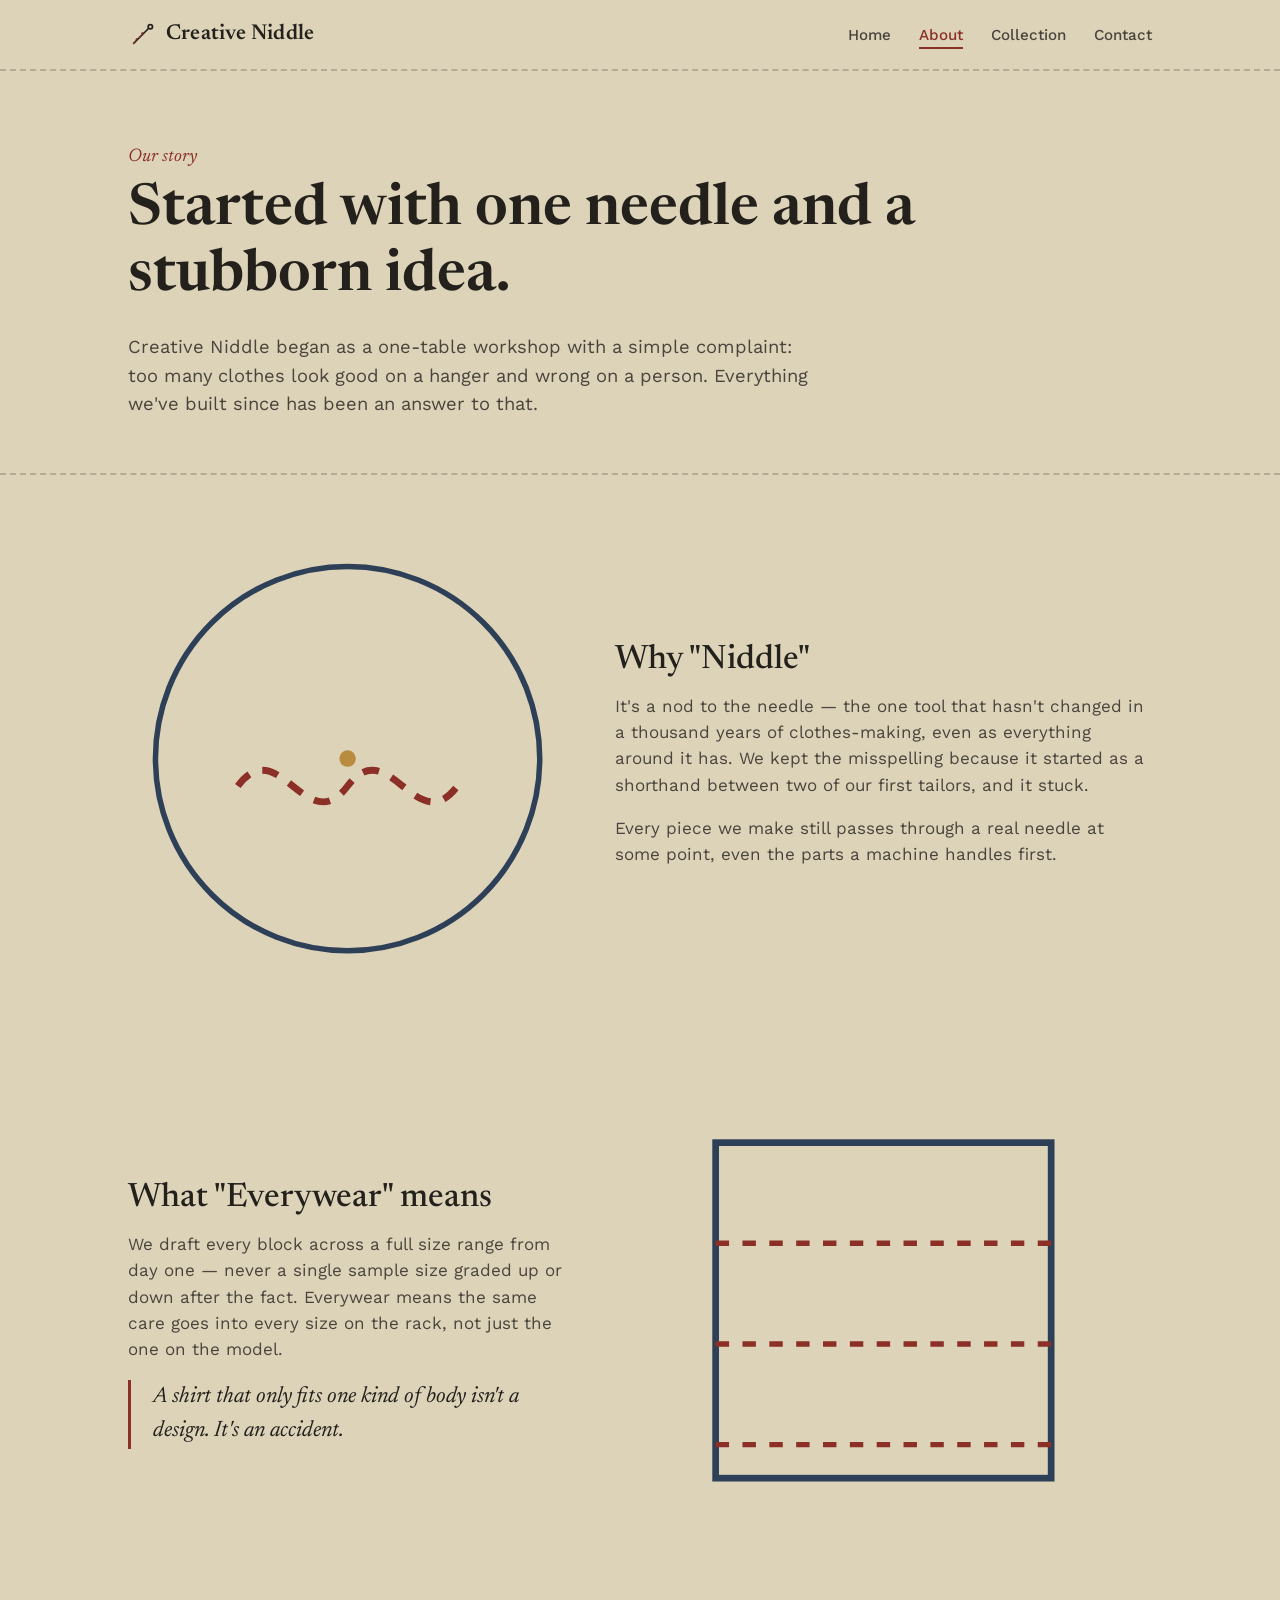
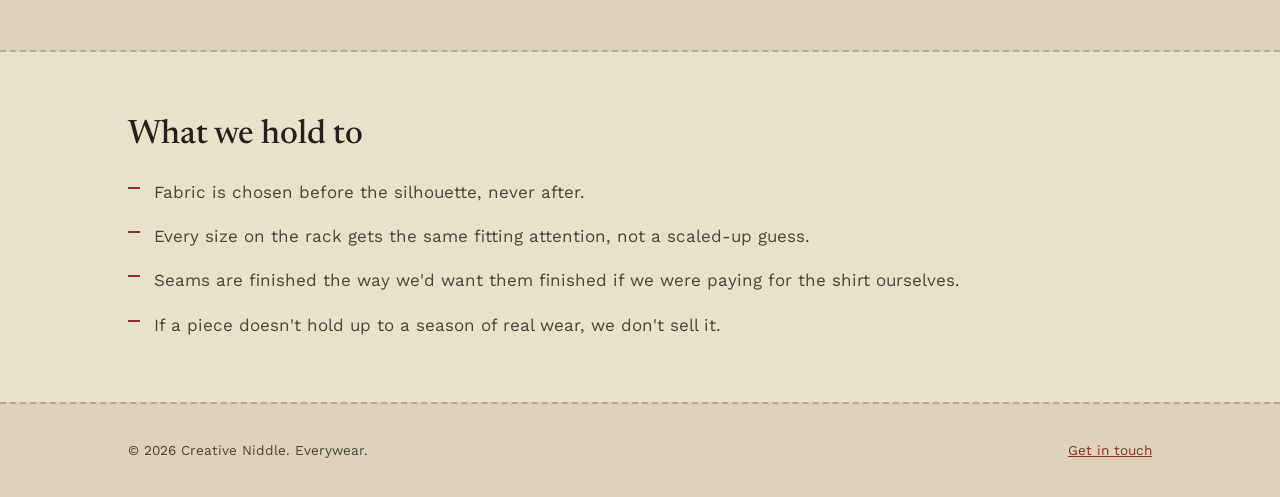
==== about.html @ 16a71d51 "files upload" ====
<!DOCTYPE html>
<html lang="en">
<head>
<meta charset="UTF-8">
<meta name="viewport" content="width=device-width, initial-scale=1.0">
<title>About — Creative Niddle</title>
<meta name="description" content="The story and values behind Creative Niddle, a clothing brand built around fit, fabric, and honest craft.">
<link rel="stylesheet" href="style.css">
</head>
<body>

<header class="site-header">
  <div class="container">
    <a href="index.html" class="brand">
      <svg viewBox="0 0 32 32" fill="none" xmlns="http://www.w3.org/2000/svg" aria-hidden="true">
        <path d="M6 26 L24 8" stroke="currentColor" stroke-width="2"/>
        <circle cx="25.5" cy="6.5" r="2.5" stroke="currentColor" stroke-width="2"/>
        <path d="M6 26 C 10 24, 8 20, 12 19 C 16 18, 14 14, 18 13" stroke="#8C2F26" stroke-width="1.6" stroke-dasharray="3 2" fill="none"/>
      </svg>
      <span class="brand-text">Creative Niddle</span>
    </a>
    <nav class="main-nav" aria-label="Primary">
      <ul>
        <li><a href="index.html">Home</a></li>
        <li><a href="about.html" aria-current="page">About</a></li>
        <li><a href="collection.html">Collection</a></li>
        <li><a href="contact.html">Contact</a></li>
      </ul>
    </nav>
  </div>
</header>

<section class="hero" style="padding-bottom:36px;">
  <div class="container" style="display:block;">
    <p class="hero-eyebrow">Our story</p>
    <h1>Started with one needle and a stubborn idea.</h1>
    <p class="lede">Creative Niddle began as a one-table workshop with a simple complaint: too many clothes look good on a hanger and wrong on a person. Everything we've built since has been an answer to that.</p>
  </div>
</section>

<hr class="stitch">

<section class="section">
  <div class="container">

    <div class="story-block">
      <div>
        <svg viewBox="0 0 160 160" xmlns="http://www.w3.org/2000/svg" aria-hidden="true">
          <circle cx="80" cy="80" r="70" fill="none" stroke="#2E3F58" stroke-width="2"/>
          <path d="M40 90 C 55 70, 65 110, 80 90 C 95 70, 105 110, 120 90" stroke="#8C2F26" stroke-width="2.5" stroke-dasharray="6 5" fill="none"/>
          <circle cx="80" cy="80" r="3" fill="#B98B3E"/>
        </svg>
      </div>
      <div>
        <h2>Why "Niddle"</h2>
        <p>It's a nod to the needle — the one tool that hasn't changed in a thousand years of clothes-making, even as everything around it has. We kept the misspelling because it started as a shorthand between two of our first tailors, and it stuck.</p>
        <p>Every piece we make still passes through a real needle at some point, even the parts a machine handles first.</p>
      </div>
    </div>

    <div class="story-block">
      <div style="order:2;">
        <svg viewBox="0 0 160 160" xmlns="http://www.w3.org/2000/svg" aria-hidden="true">
          <rect x="30" y="30" width="100" height="100" fill="none" stroke="#2E3F58" stroke-width="2"/>
          <path d="M30 60 L130 60 M30 90 L130 90 M30 120 L130 120" stroke="#8C2F26" stroke-width="1.6" stroke-dasharray="4 4"/>
        </svg>
      </div>
      <div style="order:1;">
        <h2>What "Everywear" means</h2>
        <p>We draft every block across a full size range from day one — never a single sample size graded up or down after the fact. Everywear means the same care goes into every size on the rack, not just the one on the model.</p>
        <p class="pull-quote">A shirt that only fits one kind of body isn't a design. It's an accident.</p>
      </div>
    </div>

  </div>
</section>

<hr class="stitch">

<section class="section section-tan">
  <div class="container">
    <h2>What we hold to</h2>
    <ul class="values-list">
      <li>Fabric is chosen before the silhouette, never after.</li>
      <li>Every size on the rack gets the same fitting attention, not a scaled-up guess.</li>
      <li>Seams are finished the way we'd want them finished if we were paying for the shirt ourselves.</li>
      <li>If a piece doesn't hold up to a season of real wear, we don't sell it.</li>
    </ul>
  </div>
</section>

<footer class="site-footer">
  <div class="container">
    <p>&copy; 2026 Creative Niddle. Everywear.</p>
    <p><a href="contact.html">Get in touch</a></p>
  </div>
</footer>

</body>
</html>
---- style.css ----
/* ============================================================
   Creative Niddle — stylesheet
   Design language: tailoring & handwork. Canvas + thread.
   ============================================================ */

@import url('https://fonts.googleapis.com/css2?family=Newsreader:ital,opsz,wght@0,6..72,400;0,6..72,500;0,6..72,600;1,6..72,400&family=Work+Sans:wght@400;500;600&display=swap');

:root{
  --canvas: #DCD3B8;
  --canvas-light: #E9E2CB;
  --ink: #24211D;
  --ink-soft: #4A443C;
  --thread: #8C2F26;
  --thread-dark: #6E241D;
  --denim: #2E3F58;
  --gold: #B98B3E;
  --line: rgba(36,33,29,0.22);

  --serif: 'Newsreader', Georgia, serif;
  --sans: 'Work Sans', 'Segoe UI', sans-serif;

  --max: 1080px;
}

*{ box-sizing: border-box; }

html{ scroll-behavior: smooth; }

body{
  margin: 0;
  background: var(--canvas);
  color: var(--ink);
  font-family: var(--sans);
  font-size: 17px;
  line-height: 1.55;
  -webkit-font-smoothing: antialiased;
}

img{ max-width: 100%; display: block; }

a{ color: var(--thread); }

h1, h2, h3{
  font-family: var(--serif);
  font-weight: 500;
  line-height: 1.15;
  margin: 0 0 0.4em;
  color: var(--ink);
}

h1{ font-size: clamp(2.4rem, 5vw, 3.6rem); font-weight: 600; }
h2{ font-size: clamp(1.6rem, 3vw, 2.1rem); }
h3{ font-size: 1.25rem; }

p{ margin: 0 0 1em; color: var(--ink-soft); max-width: 62ch; }

.container{
  max-width: var(--max);
  margin: 0 auto;
  padding: 0 28px;
}

:focus-visible{
  outline: 2px solid var(--thread);
  outline-offset: 3px;
}

/* ---------- stitched divider ---------- */
.stitch{
  border: none;
  border-top: 2px dashed var(--line);
  margin: 0;
}

/* ---------- header ---------- */
.site-header{
  background: var(--canvas);
  border-bottom: 2px dashed var(--line);
  position: sticky;
  top: 0;
  z-index: 20;
}

.site-header .container{
  display: flex;
  align-items: center;
  justify-content: space-between;
  padding-top: 18px;
  padding-bottom: 18px;
}

.brand{
  display: flex;
  align-items: center;
  gap: 10px;
  text-decoration: none;
  color: var(--ink);
}

.brand svg{ width: 28px; height: 28px; flex-shrink: 0; }

.brand-text{
  font-family: var(--serif);
  font-size: 1.35rem;
  font-weight: 600;
  letter-spacing: 0.01em;
}

nav.main-nav ul{
  list-style: none;
  display: flex;
  gap: 28px;
  margin: 0;
  padding: 0;
}

nav.main-nav a{
  text-decoration: none;
  color: var(--ink-soft);
  font-size: 0.95rem;
  font-weight: 500;
  padding-bottom: 3px;
  border-bottom: 2px solid transparent;
  transition: border-color 0.15s ease, color 0.15s ease;
}

nav.main-nav a:hover,
nav.main-nav a[aria-current="page"]{
  color: var(--thread);
  border-bottom-color: var(--thread);
}

.nav-toggle{ display: none; }

@media (max-width: 640px){
  nav.main-nav ul{ gap: 18px; }
  .brand-text{ font-size: 1.1rem; }
}

/* ---------- hero ---------- */
.hero{
  padding: 72px 0 64px;
}

.hero .container{
  display: grid;
  grid-template-columns: 1.1fr 0.9fr;
  gap: 48px;
  align-items: center;
}

.hero-eyebrow{
  font-family: var(--serif);
  font-style: italic;
  color: var(--thread);
  font-size: 1.15rem;
  margin: 0 0 6px;
}

.hero p.lede{
  font-size: 1.15rem;
  color: var(--ink-soft);
}

.hero-art{
  display: flex;
  align-items: center;
  justify-content: center;
}

.hero-art svg{ width: 100%; max-width: 340px; height: auto; }

.btn{
  display: inline-block;
  background: var(--thread);
  color: var(--canvas-light);
  text-decoration: none;
  font-weight: 600;
  font-size: 0.95rem;
  padding: 13px 26px;
  border-radius: 2px;
  border: none;
  cursor: pointer;
  transition: background 0.15s ease;
}

.btn:hover{ background: var(--thread-dark); }

.btn-ghost{
  background: transparent;
  color: var(--ink);
  border: 2px solid var(--ink);
  padding: 11px 24px;
}

.btn-ghost:hover{ background: var(--ink); color: var(--canvas); }

@media (max-width: 780px){
  .hero .container{ grid-template-columns: 1fr; }
  .hero-art{ order: -1; }
  .hero-art svg{ max-width: 220px; }
}

/* ---------- generic section ---------- */
.section{ padding: 64px 0; }

.section-tan{ background: var(--canvas-light); }

.section-denim{
  background: var(--denim);
  color: var(--canvas-light);
}
.section-denim h2, .section-denim h3{ color: var(--canvas-light); }
.section-denim p{ color: rgba(233,226,203,0.82); }

.grid-3{
  display: grid;
  grid-template-columns: repeat(3, 1fr);
  gap: 32px;
  margin-top: 36px;
}

@media (max-width: 780px){
  .grid-3{ grid-template-columns: 1fr; }
}

.feature{
  padding-top: 18px;
  border-top: 2px dashed var(--line);
}

.feature svg{ width: 34px; height: 34px; margin-bottom: 14px; color: var(--thread); }

/* ---------- collection grid ---------- */
.garment-grid{
  display: grid;
  grid-template-columns: repeat(3, 1fr);
  gap: 28px;
  margin-top: 40px;
}

@media (max-width: 900px){
  .garment-grid{ grid-template-columns: repeat(2, 1fr); }
}
@media (max-width: 560px){
  .garment-grid{ grid-template-columns: 1fr; }
}

.garment-card{
  background: var(--canvas-light);
  border: 2px solid var(--line);
  padding: 26px 22px 24px;
}

.garment-card .swatch{
  width: 100%;
  aspect-ratio: 4 / 3;
  display: flex;
  align-items: center;
  justify-content: center;
  background: var(--canvas);
  margin-bottom: 18px;
}

.garment-card .swatch svg{ width: 62%; height: 62%; }

.garment-card h3{ margin-bottom: 4px; }

.tag{
  display: inline-block;
  font-size: 0.78rem;
  font-weight: 600;
  color: var(--denim);
  background: rgba(46,63,88,0.1);
  padding: 3px 10px;
  margin-bottom: 10px;
}

/* ---------- about page specifics ---------- */
.story-block{
  display: grid;
  grid-template-columns: 0.9fr 1.1fr;
  gap: 48px;
  align-items: center;
}

.story-block + .story-block{ margin-top: 56px; }

@media (max-width: 780px){
  .story-block{ grid-template-columns: 1fr; }
}

.pull-quote{
  font-family: var(--serif);
  font-style: italic;
  font-size: 1.4rem;
  color: var(--ink);
  border-left: 3px solid var(--thread);
  padding-left: 22px;
  margin: 0;
}

.values-list{
  list-style: none;
  margin: 24px 0 0;
  padding: 0;
  display: grid;
  gap: 18px;
}

.values-list li{
  padding-left: 26px;
  position: relative;
  color: var(--ink-soft);
}

.values-list li::before{
  content: "";
  position: absolute;
  left: 0;
  top: 8px;
  width: 12px;
  height: 2px;
  background: var(--thread);
}

/* ---------- contact page ---------- */
.contact-grid{
  display: grid;
  grid-template-columns: 1fr 1fr;
  gap: 48px;
}

@media (max-width: 780px){
  .contact-grid{ grid-template-columns: 1fr; }
}

.contact-detail{ margin-bottom: 22px; }
.contact-detail .label{
  font-size: 0.8rem;
  font-weight: 600;
  color: var(--thread);
  display: block;
  margin-bottom: 2px;
}
.contact-detail .value{ font-size: 1.05rem; }

form.contact-form{ display: grid; gap: 16px; }

.field label{
  display: block;
  font-size: 0.85rem;
  font-weight: 500;
  margin-bottom: 6px;
  color: var(--ink-soft);
}

.field input,
.field textarea{
  width: 100%;
  padding: 11px 12px;
  border: 2px solid var(--line);
  background: var(--canvas-light);
  font-family: var(--sans);
  font-size: 0.98rem;
  color: var(--ink);
}

.field input:focus,
.field textarea:focus{
  border-color: var(--thread);
  outline: none;
}

.field textarea{ min-height: 120px; resize: vertical; }

/* ---------- footer ---------- */
.site-footer{
  border-top: 2px dashed var(--line);
  padding: 36px 0;
}

.site-footer .container{
  display: flex;
  justify-content: space-between;
  align-items: center;
  flex-wrap: wrap;
  gap: 12px;
}

.site-footer p{
  margin: 0;
  font-size: 0.85rem;
  color: var(--ink-soft);
}

/* ---------- reduced motion ---------- */
@media (prefers-reduced-motion: reduce){
  html{ scroll-behavior: auto; }
  *{ transition: none !important; }
}
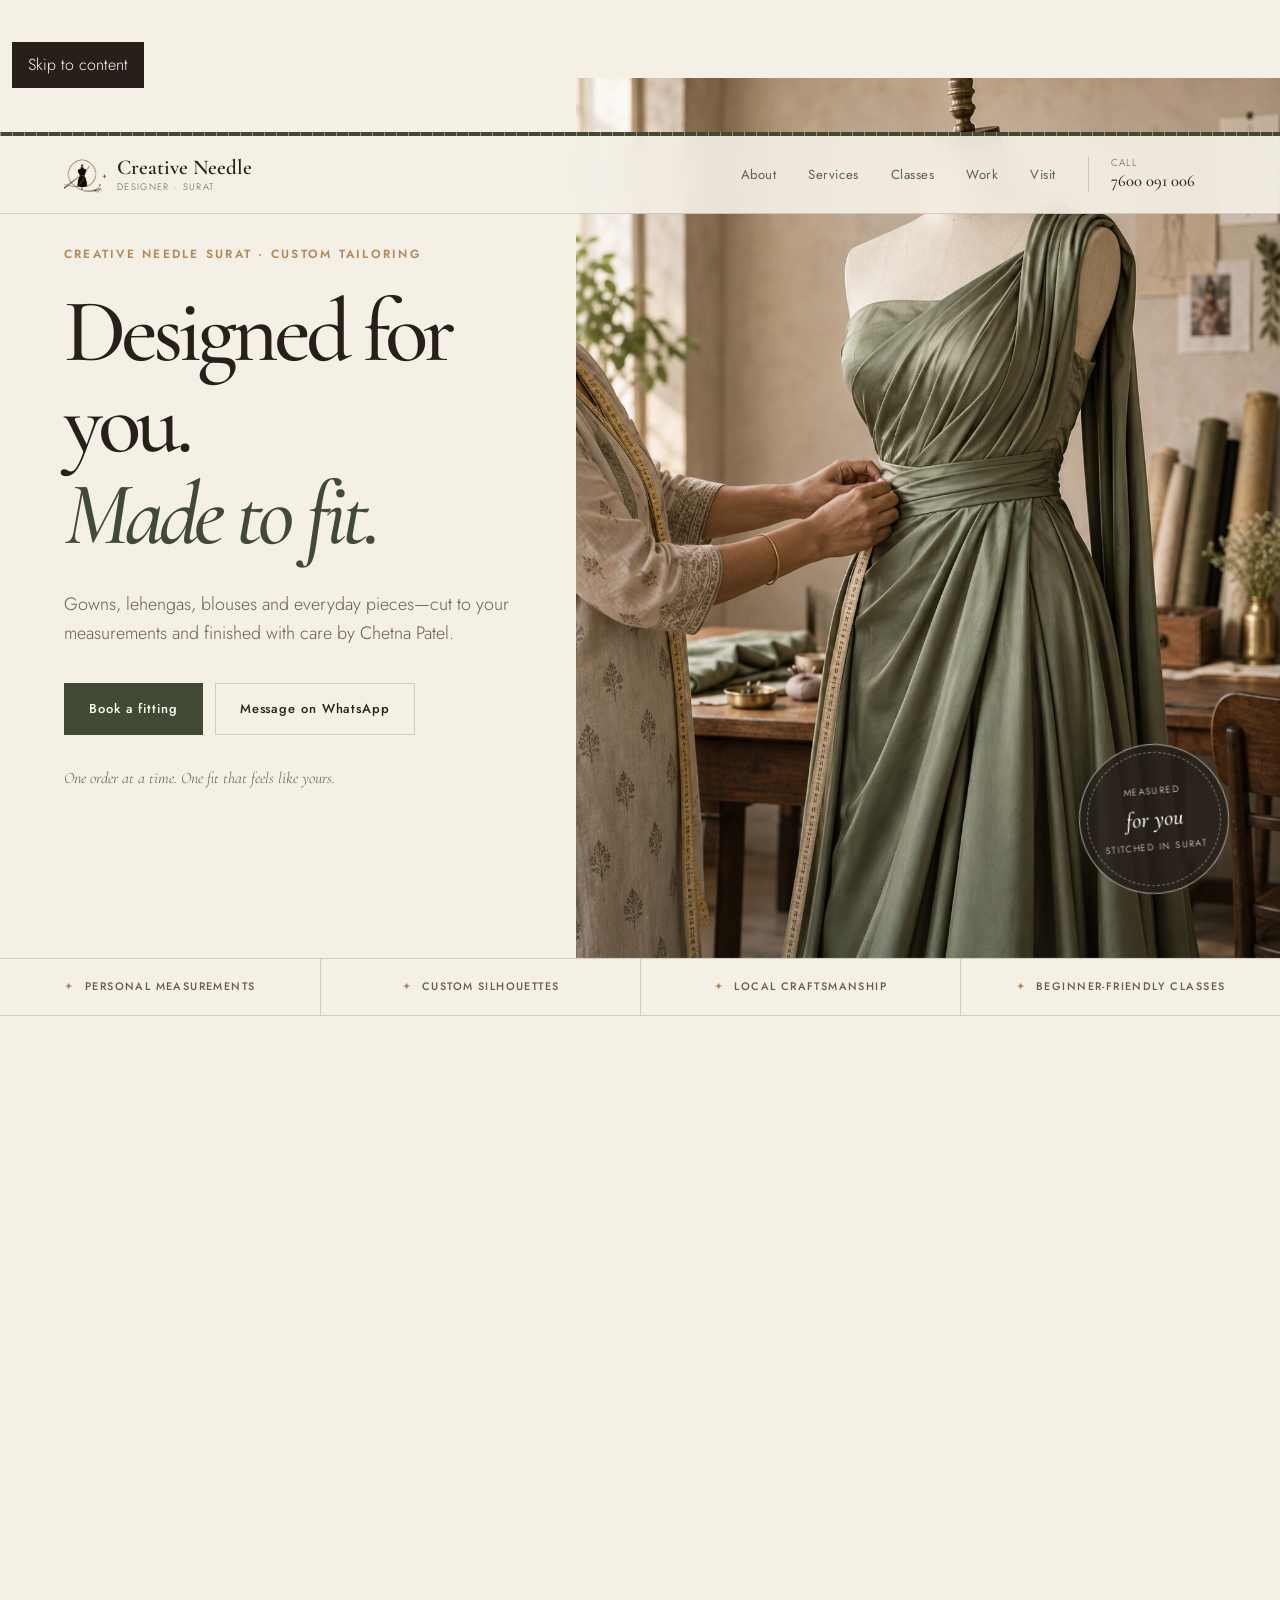
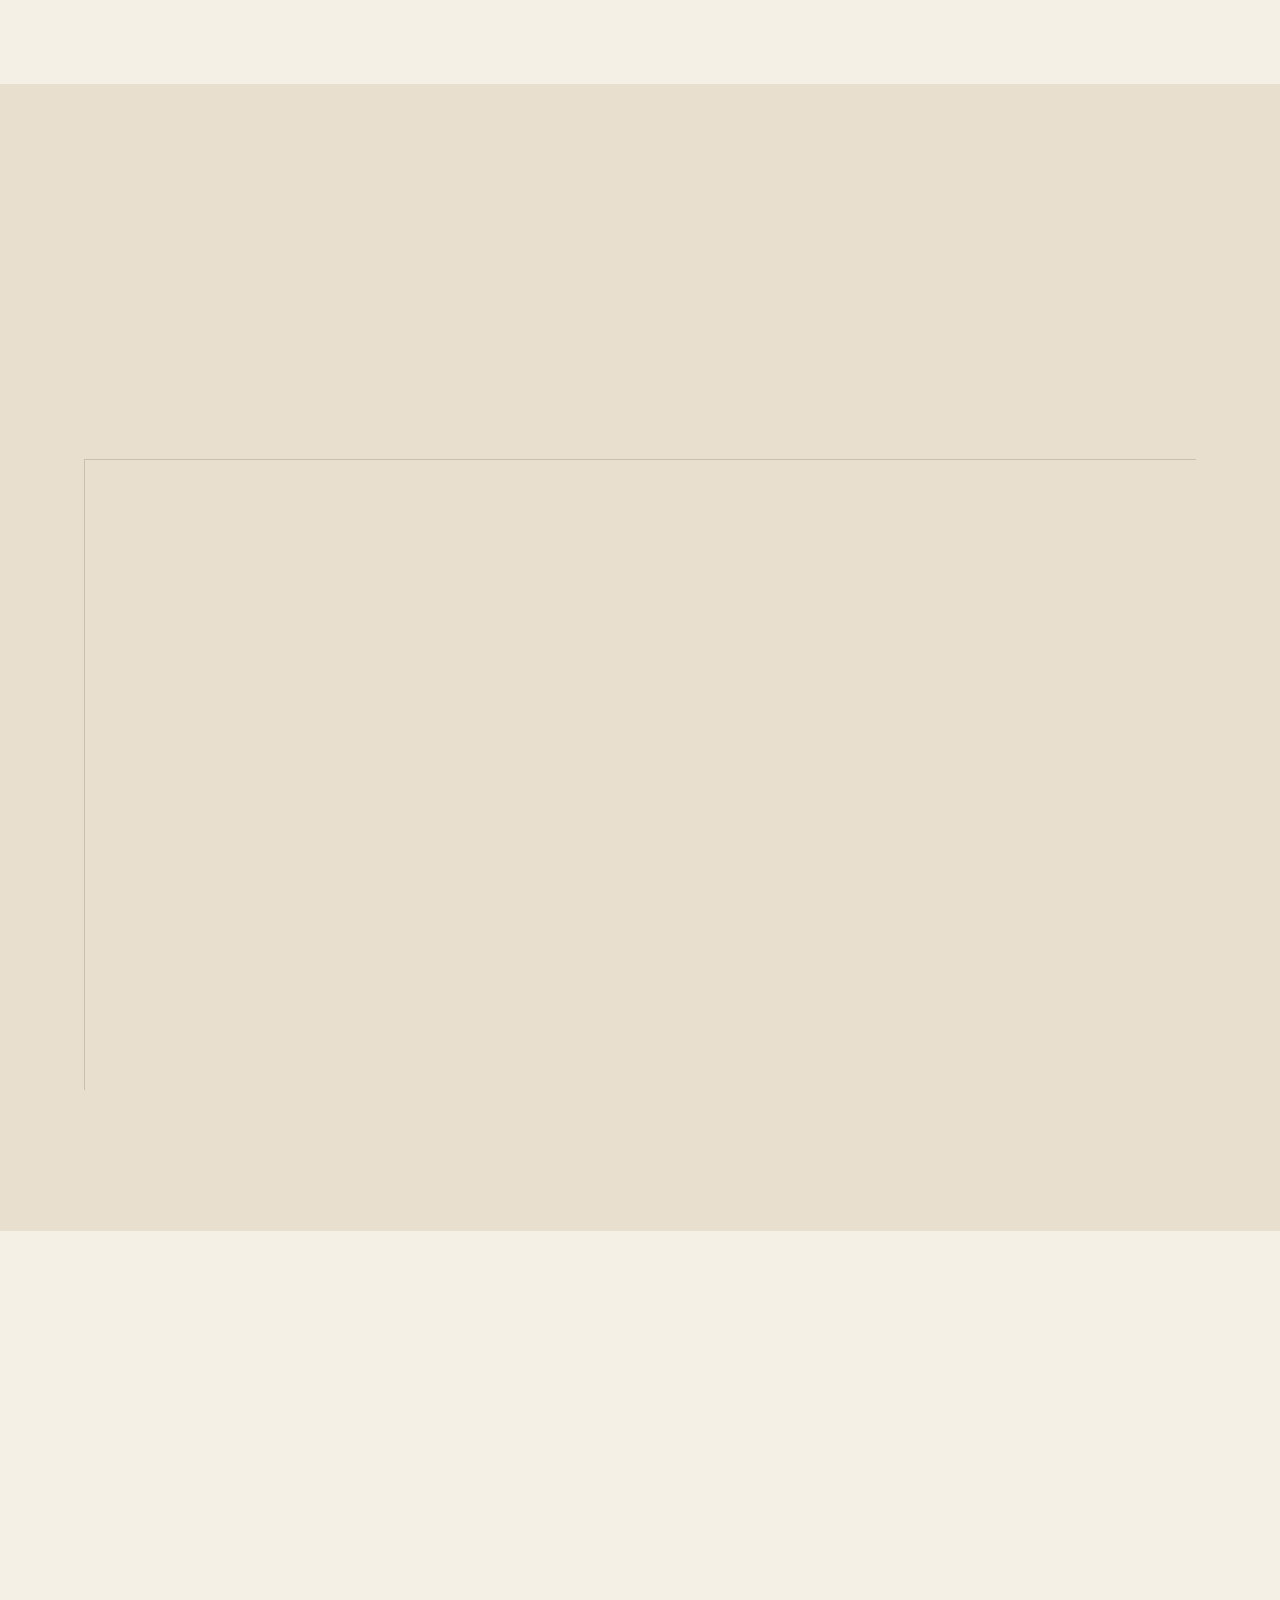
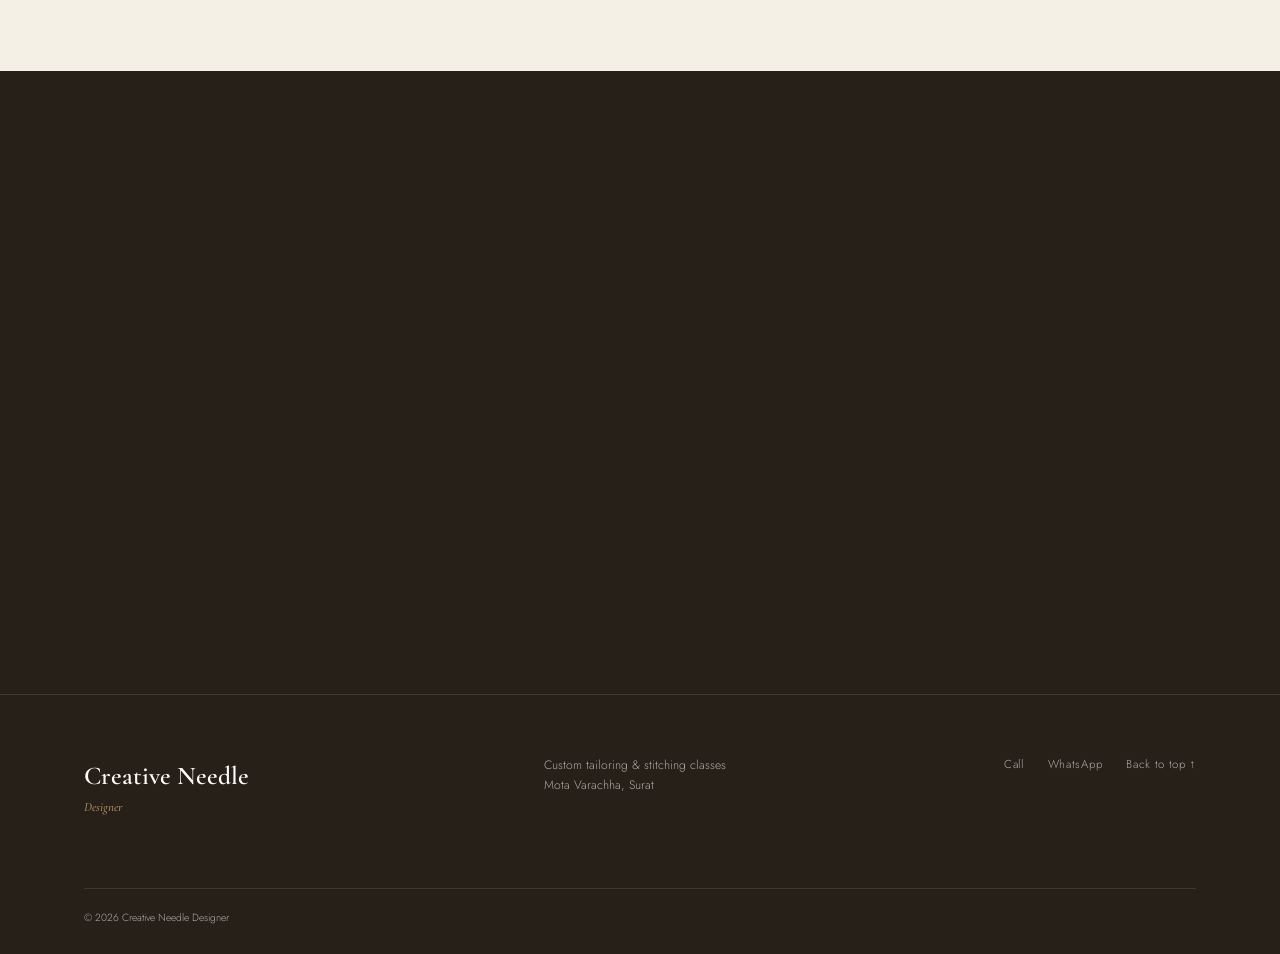
==== commit 89b983f1: "[IMP] : Imporved Design and SEO" ====
--- a/about.html
+++ b/about.html
@@ -1,100 +1,14 @@
 <!DOCTYPE html>
 <html lang="en">
 <head>
-<meta charset="UTF-8">
-<meta name="viewport" content="width=device-width, initial-scale=1.0">
-<title>About — Creative Niddle</title>
-<meta name="description" content="The story and values behind Creative Niddle, a clothing brand built around fit, fabric, and honest craft.">
-<link rel="stylesheet" href="style.css">
+  <meta charset="UTF-8">
+  <meta name="viewport" content="width=device-width, initial-scale=1.0">
+  <title>About | Creative Needle Designer</title>
+  <meta name="robots" content="noindex">
+  <meta http-equiv="refresh" content="0; url=./#about">
+  <link rel="canonical" href="https://creativeneedle.in/#about">
 </head>
 <body>
-
-<header class="site-header">
-  <div class="container">
-    <a href="index.html" class="brand">
-      <svg viewBox="0 0 32 32" fill="none" xmlns="http://www.w3.org/2000/svg" aria-hidden="true">
-        <path d="M6 26 L24 8" stroke="currentColor" stroke-width="2"/>
-        <circle cx="25.5" cy="6.5" r="2.5" stroke="currentColor" stroke-width="2"/>
-        <path d="M6 26 C 10 24, 8 20, 12 19 C 16 18, 14 14, 18 13" stroke="#8C2F26" stroke-width="1.6" stroke-dasharray="3 2" fill="none"/>
-      </svg>
-      <span class="brand-text">Creative Niddle</span>
-    </a>
-    <nav class="main-nav" aria-label="Primary">
-      <ul>
-        <li><a href="index.html">Home</a></li>
-        <li><a href="about.html" aria-current="page">About</a></li>
-        <li><a href="collection.html">Collection</a></li>
-        <li><a href="contact.html">Contact</a></li>
-      </ul>
-    </nav>
-  </div>
-</header>
-
-<section class="hero" style="padding-bottom:36px;">
-  <div class="container" style="display:block;">
-    <p class="hero-eyebrow">Our story</p>
-    <h1>Started with one needle and a stubborn idea.</h1>
-    <p class="lede">Creative Niddle began as a one-table workshop with a simple complaint: too many clothes look good on a hanger and wrong on a person. Everything we've built since has been an answer to that.</p>
-  </div>
-</section>
-
-<hr class="stitch">
-
-<section class="section">
-  <div class="container">
-
-    <div class="story-block">
-      <div>
-        <svg viewBox="0 0 160 160" xmlns="http://www.w3.org/2000/svg" aria-hidden="true">
-          <circle cx="80" cy="80" r="70" fill="none" stroke="#2E3F58" stroke-width="2"/>
-          <path d="M40 90 C 55 70, 65 110, 80 90 C 95 70, 105 110, 120 90" stroke="#8C2F26" stroke-width="2.5" stroke-dasharray="6 5" fill="none"/>
-          <circle cx="80" cy="80" r="3" fill="#B98B3E"/>
-        </svg>
-      </div>
-      <div>
-        <h2>Why "Niddle"</h2>
-        <p>It's a nod to the needle — the one tool that hasn't changed in a thousand years of clothes-making, even as everything around it has. We kept the misspelling because it started as a shorthand between two of our first tailors, and it stuck.</p>
-        <p>Every piece we make still passes through a real needle at some point, even the parts a machine handles first.</p>
-      </div>
-    </div>
-
-    <div class="story-block">
-      <div style="order:2;">
-        <svg viewBox="0 0 160 160" xmlns="http://www.w3.org/2000/svg" aria-hidden="true">
-          <rect x="30" y="30" width="100" height="100" fill="none" stroke="#2E3F58" stroke-width="2"/>
-          <path d="M30 60 L130 60 M30 90 L130 90 M30 120 L130 120" stroke="#8C2F26" stroke-width="1.6" stroke-dasharray="4 4"/>
-        </svg>
-      </div>
-      <div style="order:1;">
-        <h2>What "Everywear" means</h2>
-        <p>We draft every block across a full size range from day one — never a single sample size graded up or down after the fact. Everywear means the same care goes into every size on the rack, not just the one on the model.</p>
-        <p class="pull-quote">A shirt that only fits one kind of body isn't a design. It's an accident.</p>
-      </div>
-    </div>
-
-  </div>
-</section>
-
-<hr class="stitch">
-
-<section class="section section-tan">
-  <div class="container">
-    <h2>What we hold to</h2>
-    <ul class="values-list">
-      <li>Fabric is chosen before the silhouette, never after.</li>
-      <li>Every size on the rack gets the same fitting attention, not a scaled-up guess.</li>
-      <li>Seams are finished the way we'd want them finished if we were paying for the shirt ourselves.</li>
-      <li>If a piece doesn't hold up to a season of real wear, we don't sell it.</li>
-    </ul>
-  </div>
-</section>
-
-<footer class="site-footer">
-  <div class="container">
-    <p>&copy; 2026 Creative Niddle. Everywear.</p>
-    <p><a href="contact.html">Get in touch</a></p>
-  </div>
-</footer>
-
+  <p>Continue to <a href="./#about">About Creative Needle Designer</a>.</p>
 </body>
 </html>
